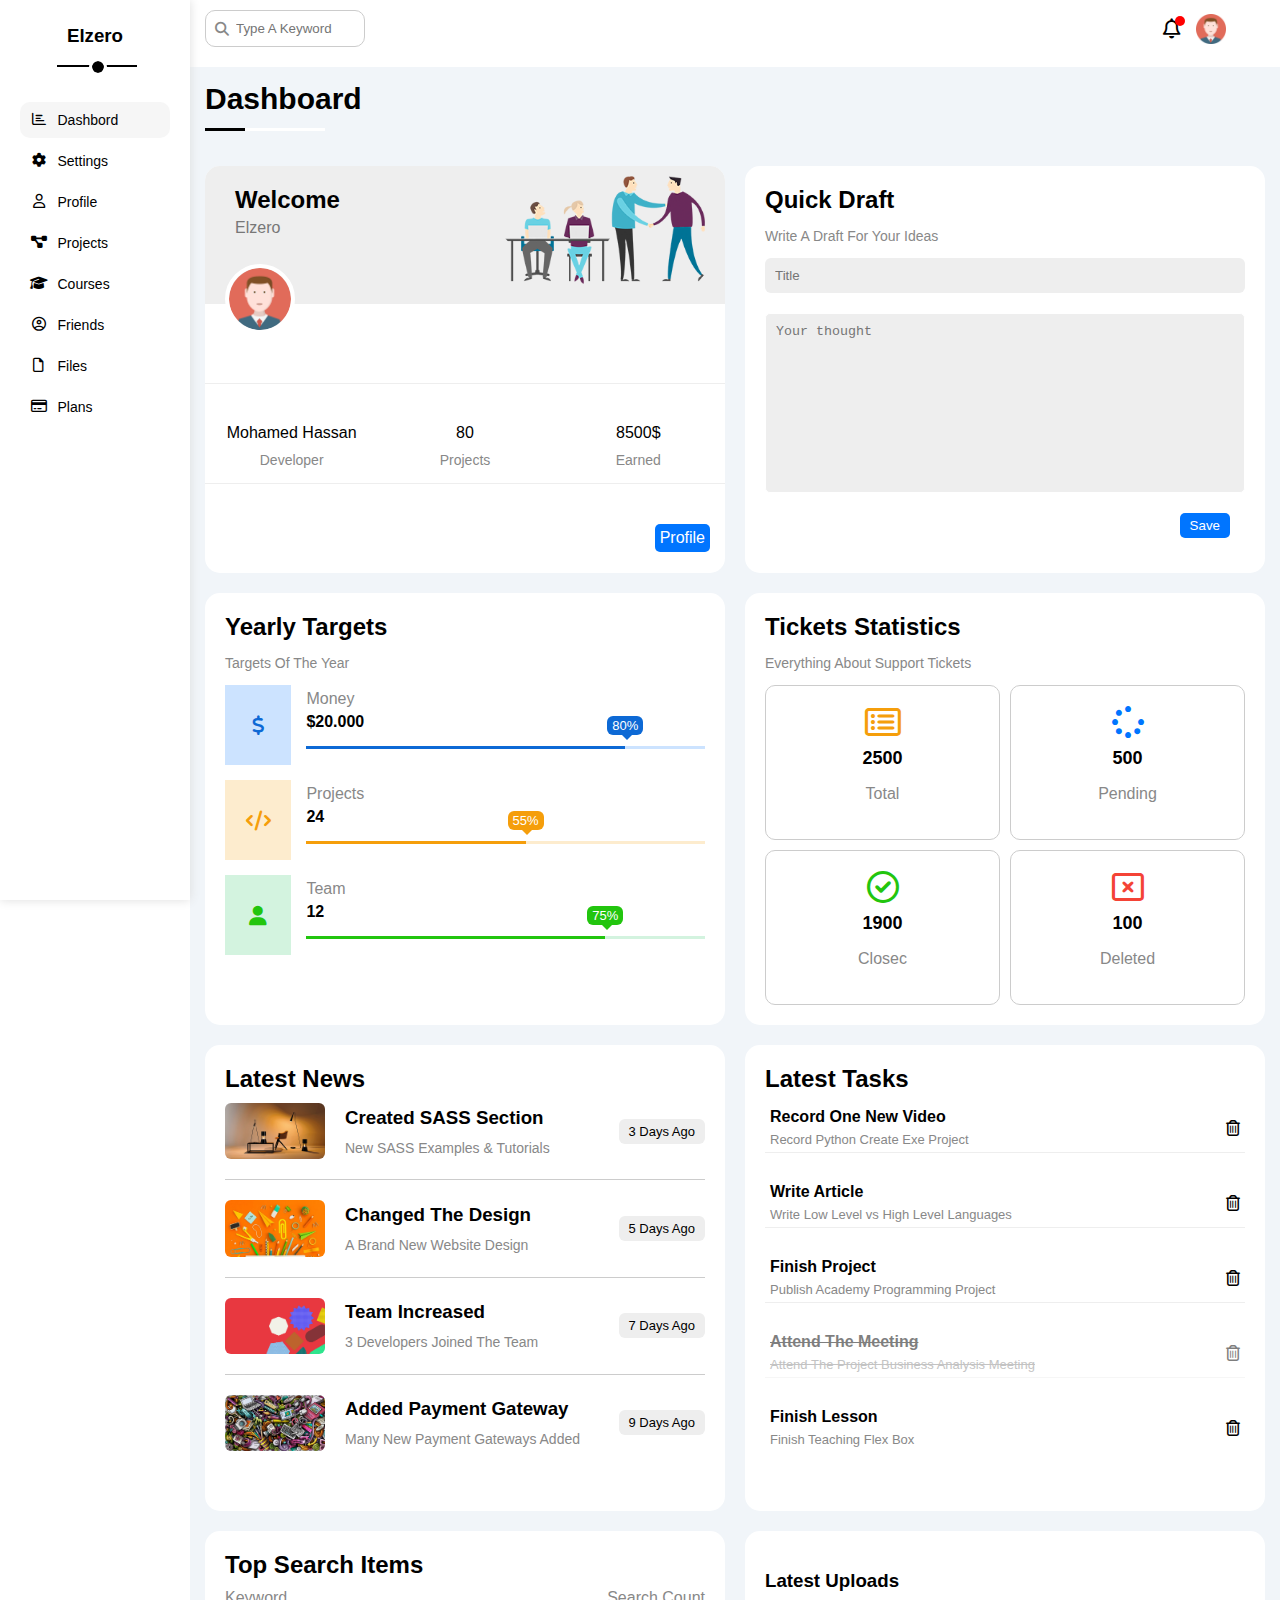
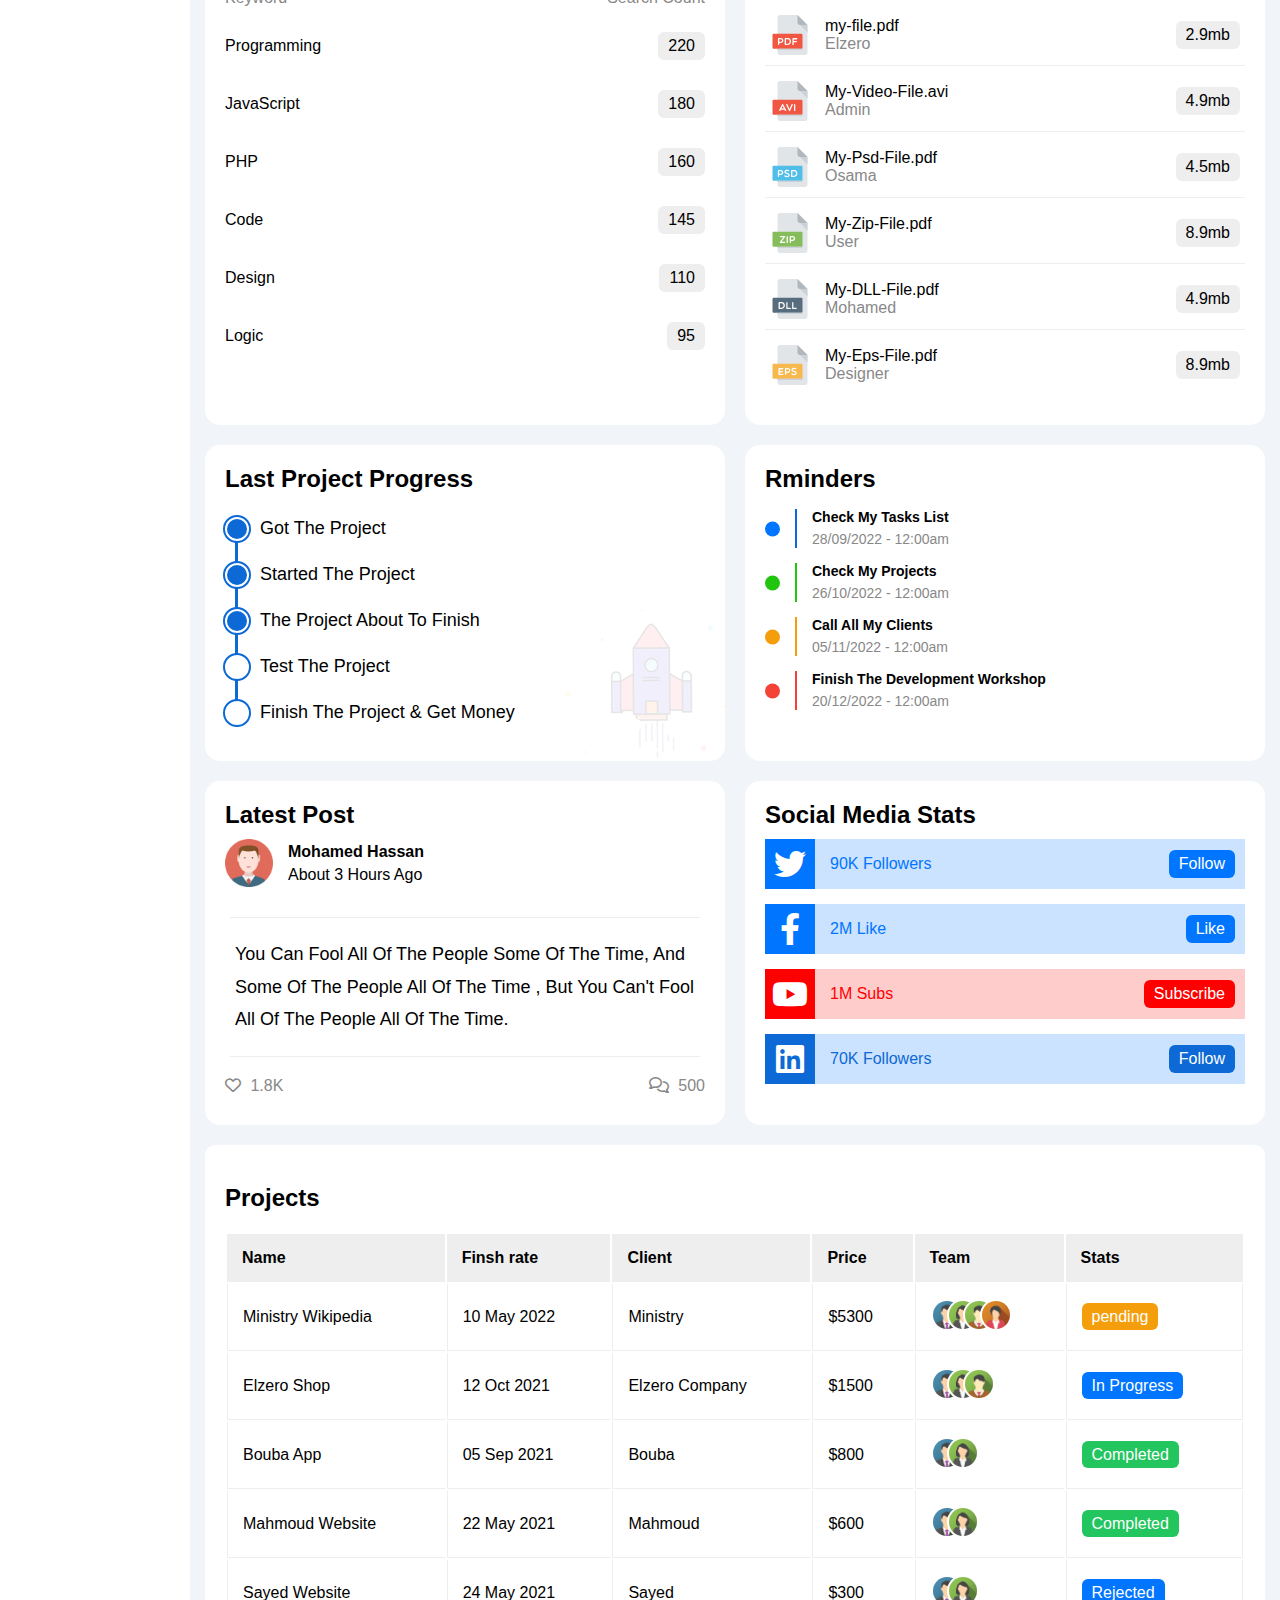
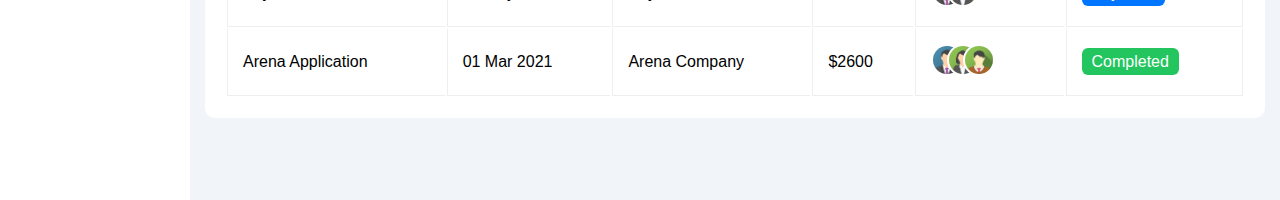
==== index.html @ d860a7bd "first commit" ====
<!DOCTYPE html>
<html lang="en">
<head>
    <meta charset="UTF-8">
    <meta http-equiv="X-UA-Compatible" content="IE=edge">
    <meta name="viewport" content="width=device-width, initial-scale=1.0">
    <title>Templet 4</title>
    <link rel="stylesheet" href="css/styel.css">
    <link rel="stylesheet" href="css/all.css">
    <link rel="stylesheet" href="css/all.min.css">
</head>
<body>
    <div class="main">
        <aside>
            <h3>Elzero</h3>
            <ul>
                <a href="index.html" class="active">
                    <i class="fa-regular fa-chart-bar fa-fw"></i>
                    <li>Dashbord</li>
                </a>
                <a href="settings.html">
                    <i class="fa-solid fa-gear fa-fw"></i>
                    <li>Settings</li>
                </a>
                <a href="profile.html">
                    <i class="fa-regular fa-user fa-fw"></i>
                    <li>Profile</li>
                </a>
                <a href="projects.html">
                    <i class="fa-solid fa-diagram-project fa-fw"></i>
                    <li>Projects</li>
                </a>
                <a href="courses.html">
                    <i class="fa-solid fa-graduation-cap fa-fw"></i>
                    <li>Courses</li>
                </a>
                <a href="friends.html">
                    <i class="fa-regular fa-circle-user fa-fw"></i>
                    <li>Friends</li>
                </a>
                <a href="files.html">
                    <i class="fa-regular fa-file fa-fw"></i>
                    <li>Files</li>
                </a>
                <a href="plans.html">
                    <i class="fa-regular fa-credit-card fa-fw"></i>
                    <li>Plans</li>
                </a>
            </ul>
        </aside>
        <section>
            <nav>
                <div>
                    <input type="search" placeholder="Type A Keyword">
                </div>
                <div>
                    <i class="fa-regular fa-bell fa-lg"></i>
                    <img src="Images/avatar.png" alt="">
                </div>
            </nav>
            <div class="content">
                <h1>Dashboard</h1>
                <div class="dashbord">
                    <div class="boxes">
                        <div class="welcome">
                            <div class="timg">
                                <div class="text">
                                    <h2>Welcome</h2>
                                    <p>Elzero</p>
                                </div>
                                <img src="Images/welcome.png" alt="">
                            </div>
                            <div class="imge">
                                <img src="Images/avatar.png" alt="">
                            </div>
                            <div class="description">
                                <div>Mohamed Hassan
                                    <span>Developer</span>
                                </div>
                                <div>80
                                    <span>Projects</span>
                                </div>
                                <div>8500$
                                    <span>Earned</span>
                                </div>
                            </div>
                            <a href="profile.html">Profile</a>
                        </div>
                        <div class="draft box">
                            <h2>Quick Draft</h2>
                            <p>Write A Draft For Your Ideas</p>
                            <input class="title" type="text" name="text" placeholder="Title">
                            <textarea placeholder="Your thought"></textarea>
                            <input class="save" type="submit" value="Save">
                        </div>
                        <div class="targets box">
                            <h2>Yearly Targets</h2>
                            <p>Targets Of The Year</p>
                            <div class="one">
                                <div class="iconblue">
                                    <i class="fa-solid fa-dollar-sign fa-lg c-blue"></i>
                                </div>
                                <div class="progs">
                                    <span>Money</span>
                                    <span>$20.000</span>
                                    <div class="line lblue">
                                        <span style="width:80%">
                                        <span >80%</span>
                                        </span>
                                    </div>
                                </div>
                            </div>
                            <div class="one">
                                <div class="iconorange">
                                    <i class="fa-solid fa-code fa-lg c-orange"></i>
                                </div>
                                <div class="progs">
                                    <span>Projects</span>
                                    <span>24</span>
                                    <div class="line lorange">
                                        <span style="width:55%">
                                        <span >55%</span>
                                        </span>
                                    </div>
                                </div>
                            </div>
                            <div class="one">
                                <div class="icongreen">
                                    <i class="fa-solid fa-user fa-lg c-green"></i>
                                </div>
                                <div class="progs">
                                    <span>Team</span>
                                    <span>12</span>
                                    <div class="line lgreen">
                                        <span style="width:75%">
                                        <span >75%</span>
                                        </span>
                                    </div>
                                </div>
                            </div>
                        </div>
                        <div class="statistics box">
                            <h2 >Tickets Statistics</h2  >
                            <p>Everything About Support Tickets</p>
                            <div class="gred">
                                <div>
                                    <i class="fa-regular fa-rectangle-list fa-2x mb-10 c-orange"></i>
                                    <span>2500</span>
                                    <p>Total</p>
                                </div>
                                <div>
                                    <i class="fa-solid fa-spinner fa-2x mb-10 c-blue"></i>
                                    <span>500</span>
                                    <p>Pending</p>
                                </div>
                                <div>
                                    <i class="fa-regular fa-circle-check fa-2x mb-10 c-green"></i>
                                    <span>1900</span>
                                    <p>Closec</p>
                                </div>
                                <div>
                                    <i class="fa-regular fa-rectangle-xmark fa-2x mb-10 c-red"></i>
                                    <span>100</span>
                                    <p>Deleted</p>
                                </div>
                            </div>
                        </div>
                        <div class="news box">
                            <h2>Latest News</h2>
                            <div>
                                <div>
                                    <img src="Images/news-01.png" alt="">
                                    <div class="infonews">
                                        <h3>Created SASS Section</h3>
                                        <p>New SASS Examples & Tutorials</p>
                                    </div>
                                </div>
                                <div>3 Days Ago</div>   
                            </div>
                            <div >
                                <div>
                                    <img src="Images/news-02.png" alt="">
                                    <div class="infonews">
                                        <h3>Changed The Design</h3>
                                        <p>A Brand New Website Design</p>
                                    </div>
                                </div>
                                 <div>5 Days Ago</div>   
                            </div>
                            <div >
                                <div>
                                    <img src="Images/news-03.png" alt="">
                                    <div class="infonews">
                                        <h3>Team Increased</h3>
                                        <p>3 Developers Joined The Team</p>
                                    </div>
                                </div>
                                 <div>7 Days Ago</div>   
                            </div>
                            <div >
                                <div>
                                    <img src="Images/news-04.png" alt="">
                                    <div class="infonews">
                                        <h3>Added Payment Gateway</h3>
                                        <p>Many New Payment Gateways Added</p>
                                    </div>
                                </div>
                                 <div>9 Days Ago</div>   
                            </div>
                        </div>
                        <div class="tasks box">
                            <h2>Latest Tasks</h2>
                            <div>
                                <div>
                                    <h3>Record One New Video</h3>
                                    <p>Record Python Create Exe Project</p>
                                </div>
                                <i class="fa-regular fa-trash-can delete"></i>
                            </div>
                            <div>
                                <div>
                                    <h3>Write Article</h3>
                                    <p>Write Low Level vs High Level Languages</p>
                                </div>
                                <i class="fa-regular fa-trash-can delete"></i>
                            </div>
                            <div>
                                <div>
                                    <h3>Finish Project</h3>
                                    <p>Publish Academy Programming Project</p>
                                </div>
                                <i class="fa-regular fa-trash-can delete"></i>
                            </div>
                            <div class="op">
                                <div>
                                    <h3><del>Attend The Meeting</del></h3>
                                    <p ><del>Attend The Project Business Analysis Meeting</del></p>
                                </div>
                                <i class="fa-regular fa-trash-can  delete"></i>
                            </div>
                            <div>
                                <div>
                                    <h3>Finish Lesson</h3>
                                    <p>Finish Teaching Flex Box</p>
                                </div>
                                <i class="fa-regular fa-trash-can delete"></i>
                            </div>
                        </div>
                        <div class="items box">
                            <h2>Top Search Items</h2>
                            <div class="main">
                                <div>Keyword</div>
                                <div>Search Count</div>
                            </div>
                            <div>
                                <span>Programming</span>
                                <span>220</span>
                            </div>
                            <div>
                                <span>JavaScript</span>
                                <span>180</span>
                            </div>
                            <div>
                                <span>PHP</span>
                                <span>160</span>
                            </div>
                            <div>
                                <span>Code</span>
                                <span>145</span>
                            </div>
                            <div>
                                <span>Design</span>
                                <span>110</span>
                            </div>
                            <div>
                                <span>Logic</span>
                                <span>95</span>
                            </div>
                        </div>
                        <div class="uploads box">
                            <h3>Latest Uploads</h3>
                            <div>
                                <div>
                                    <img decoding="async" class="mr-10" src="Images/pdf.svg" alt="">
                                    <div>
                                        <span>my-file.pdf</span>
                                        <span>Elzero</span>
                                    </div>
                                </div>
                                <div>2.9mb</div>
                            </div>
                            <div>
                                <div>
                                    <img decoding="async" class="mr-10" src="Images/avi.svg" alt="">
                                    <div>
                                        <span>My-Video-File.avi</span>
                                        <span>Admin</span>
                                    </div>
                                </div>
                                <div>4.9mb</div>
                            </div>
                            <div>
                                <div>
                                    <img decoding="async" class="mr-10" src="Images/psd.svg" alt="">
                                    <div>
                                        <span>My-Psd-File.pdf</span>
                                        <span>Osama</span>
                                    </div>
                                </div>
                                <div>4.5mb</div>
                            </div>
                            <div>
                                <div>
                                    <img decoding="async" class="mr-10" src="Images/zip.svg" alt="">
                                    <div>
                                        <span>My-Zip-File.pdf</span>
                                        <span>User</span>
                                    </div>
                                </div>
                                <div>8.9mb</div>
                            </div>
                            <div>
                                <div>
                                    <img decoding="async" class="mr-10" src="Images/dll.svg" alt="">
                                    <div>
                                        <span>My-DLL-File.pdf</span>
                                        <span>Mohamed</span>
                                    </div>
                                </div>
                                <div>4.9mb</div>
                            </div>
                            <div>
                                <div>
                                    <img decoding="async" class="mr-10" src="Images/eps.svg" alt="">
                                    <div>
                                        <span>My-Eps-File.pdf</span>
                                        <span>Designer</span>
                                    </div>
                                </div>
                                <div>8.9mb</div>
                            </div>
                        </div>
                        <div class="progress box">
                            <h2>Last Project Progress</h2>
                            <img src="Images/project.png" alt="">
                            <ul>
                                <li class="done">Got The Project</li>
                                <li class="done">Started The Project</li>
                                <li class="done">The Project About To Finish</li>
                                <li class="curnt">Test The Project</li>
                                <li class="Nothing">Finish The Project & Get Money</li>
                            </ul>
                        </div>
                        <div class="rminders box">
                            <h2>Rminders</h2>
                            <ul>
                                <li>
                                    <span class="bg-blue"></span>
                                    <div class="onee">
                                        <p>Check My Tasks List</p>
                                        <span>28/09/2022 - 12:00am</span>
                                    </div>
                                </li>
                                <li>
                                    <span class="bg-green"></span>
                                    <div class="tooo">
                                        <p>Check My Projects</p>
                                        <span>26/10/2022 - 12:00am</span>
                                    </div>
                                </li>
                                <li>
                                    <span class="bg-orange"></span>
                                    <div class="thrrr">
                                        <p>Call All My Clients</p>
                                        <span>05/11/2022 - 12:00am</span>
                                    </div>
                                </li>
                                <li>
                                    <span class="bg-red"></span>
                                    <div class="four">
                                        <p>Finish The Development Workshop</p>
                                        <span>20/12/2022 - 12:00am</span>
                                    </div>
                                </li>
                            </ul>
                        </div>
                        <div class="post box">
                            <h2>Latest Post</h2>
                            <div>
                                <img src="Images/avatar.png" alt="">
                                <div class="info">
                                    <span>
                                        Mohamed Hassan
                                    </span>
                                    <span>
                                        About 3 Hours Ago
                                    </span>
                                </div>
                            </div>
                            <div class="text">
                                You Can Fool All Of The People Some Of The Time, And Some Of The People All Of The Time
                                , But You Can't Fool All Of The People All Of The Time. 
                            </div>
                            <div>
                                <div>
                                    <i class="fa-regular fa-heart"></i>
                                    <span>1.8K</span>
                                </div>
                                <div>
                                    <i class="fa-regular fa-comments"></i>
                                    <span>500</span>
                                </div>
                            </div>
                        </div>
                        <div class="stats box">
                            <h2>Social Media Stats</h2>
                            <div>
                                <i class="fa-brands fa-twitter fa-2x"></i>
                                <span>90K Followers</span>
                                <a href="#">Follow</a>
                            </div>
                            <div>
                                <i class="fa-brands fa-facebook-f fa-2x"></i>
                                <span>2M Like</span>
                                <a href="#">Like</a>
                            </div>
                            <div class="tube">
                                <i class="fa-brands fa-youtube fa-2x"></i>
                                <span>1M Subs</span>
                                <a href="#">Subscribe</a>
                            </div>
                            <div>
                                <i class="fa-brands fa-linkedin fa-2x"></i>
                                <span>70K Followers</span>
                                <a href="#">Follow</a>
                            </div>
                        </div>
                    </div>
                    <div class="projects ">
                        <h2>Projects</h2>
                       <div class="restable">
                        <table>
                            <thead>
                                <tr>
                                    <td>Name</td>
                                    <td>Finsh rate</td>
                                    <td>Client</td>
                                    <td>Price</td>
                                    <td>Team</td>
                                    <td>Stats</td>
                                </tr>
                            </thead>
                            <tbody>
                                <tr>
                                    <td>Ministry Wikipedia</td>
                                    <td>10 May 2022</td>
                                    <td>Ministry</td>
                                    <td>$5300</td>
                                    <td>
                                        <img src="Images/team-01.png" alt="">
                                        <img src="Images/team-02.png" alt="">
                                        <img src="Images/team-03.png" alt="">
                                        <img src="Images/team-04.png" alt="">
                                    </td>
                                    <td><span>pending</span></td>
                                </tr>
                                <tr>
                                    <td>Elzero Shop</td>
                                    <td>12 Oct 2021</td>
                                    <td>Elzero Company</td>
                                    <td>$1500</td>
                                    <td>
                                        <img src="Images/team-01.png" alt="">
                                        <img src="Images/team-02.png" alt="">
                                        <img src="Images/team-03.png" alt="">
                                    </td>
                                    <td><span>In Progress</span></td>
                                </tr>
                                <tr>
                                    <td>Bouba App</td>
                                    <td>05 Sep 2021</td>
                                    <td>Bouba</td>
                                    <td>$800</td>
                                    <td>
                                        <img src="Images/team-01.png" alt="">
                                        <img src="Images/team-02.png" alt="">
                                    </td>
                                    <td><span>Completed</span></td>
                                </tr>
                                <tr>
                                    <td>Mahmoud Website</td>
                                    <td>22 May 2021</td>
                                    <td>Mahmoud</td>
                                    <td>$600</td>
                                    <td>
                                        <img src="Images/team-01.png" alt="">
                                        <img src="Images/team-02.png" alt="">
                                    </td>
                                    <td><span>Completed</span></td>
                                </tr>
                                <tr>
                                    <td>Sayed Website</td>
                                    <td>24 May 2021</td>
                                    <td>Sayed</td>
                                    <td>$300</td>
                                    <td>
                                        <img src="Images/team-01.png" alt="">
                                        <img src="Images/team-02.png" alt="">
                                    </td>
                                    <td><span>Rejected</span></td>
                                </tr>
                                <tr>
                                    <td>Arena Application</td>
                                    <td>01 Mar 2021</td>
                                    <td>Arena Company</td>
                                    <td>$2600</td>
                                    <td>
                                        <img src="Images/team-01.png" alt="">
                                        <img src="Images/team-02.png" alt="">
                                        <img src="Images/team-03.png" alt="">
                                    </td>
                                    <td><span>Completed</span></td>
                                </tr>
                            </tbody>
                        </table>
                       </div>
                    </div>
                </div>
            </div>
        </section>
    </div>
</body>
</html>
---- css/styel.css ----
:root{
    --blue-color:#0075ff;
    --blue-alt-color:#0d69d5;
    --orange-color:#f59e0b;
    --green-color:#22c50e;
    --red-color:#f44336;
    --gray-color:#888;

}
::-webkit-scrollbar{
    width: 15px;
}
::-webkit-scrollbar-track{
    background-color: #fff;
}
::-webkit-scrollbar-thumb{
    background-color: var(--blue-color);
}
::-webkit-scrollbar-thumb:hover{
    background-color: var(--blue-alt-color);
}
/* Start aside */
aside{
    background-color: #fff;
    box-shadow: 0 0 10px #ddd;
    height: 100vh;
    z-index: 10;  
    padding: 20px;
}
aside>h3{
    width: fit-content;
    margin: 5px auto 35px;
    position: relative;
    padding-bottom: 20px;
}
aside>h3::before{
    position: absolute;
    content: " ";
    width: 80px;
    height: 2px;
    background-color: #000;
    bottom: 0;
    left: -10px;
    
}
aside>h3::after{
    position: absolute;
    content: " ";
    width: 12px;
    height: 12px;
    border-radius: 50%;
    background-color: #000;
    bottom: 0;
    left: 25px;
    outline: 3px solid #fff;
    transform: translateY(50%);
}
 ul{
    padding:0;
    margin-top: 16px;
    list-style: none;
    }
    .active{
        background-color:#f6f6f6;
        border-radius:10px ;
    }
    ul a{
        display: flex;
        margin-bottom: 5px;
        padding: 10px;
        color: #000;
        width: 150px;
        font-size: 14px;
        text-align: center;
        transition: 0.3s;
    }
    ul a:hover{
        background-color: #f6f6f6;
        border-radius: 10px;
        transition: 0.3s;
    }
    ul a i{
        margin-right: 10px;
    }    

/* End aside */
.main{
    display: flex;
    width: 100%;
}

body{
    padding: 0;
    margin: 0;
    font-family: "Open Sans", sans-serif; 
}
*{
    box-sizing: border-box;
}
a{
    text-decoration: none;
}

/* Start section */
section{
    width: 100%;
}
nav{
    display: flex;
    justify-content: space-between;
    padding: 10px 10px 0px;
    align-items: center;
    width: 96%;
    max-width: 100%;
}
nav input{
    border-radius: 10px;
    border: solid 1px #ccc;
    width: 160px; 
    padding: 10px 10px 10px 30px;
    margin-left: 5px;   
    transition: 0.3s;
    display: block;
}
nav>div:first-child{
    position: relative;
}
nav>div:first-child:after{
    font-family: "Font Awesome 5 Free";
    content: "\f002";
    font-weight: 900;
    position: absolute;
    left: 15px;
    top: 50%;
    color: var(--gray-color);
    font-size: 14px;
    transform: translateY(-50%)
}
nav input:focus{
    outline: none;
    width: 200px;
    transition: 0.3s all
}
nav input:focus::placeholder{
    opacity: 0;
    transition: 0.3s
}

nav >div{
    display: flex;
    justify-content: center;
    align-items: center
}
nav img{
    width: 30px;
    margin-left: 15px
}
nav i{
    position: relative
}
nav i::after{
position: absolute;
content: "";
top: -12px;
right: -4px;
width: 10px;
height: 10px;
border-radius: 50%;
background-color: red
}
.content{
    width: 100%;
    height: 100%;
    background-color: #f1f5f9
}
/* End section */
/* Start Dashbord */
.dashbord{
    padding:15px
}
.boxes{
    display: grid;
    grid-template-columns: repeat(auto-fill,minmax(450px,1fr));
    gap: 20px
}
h1{
    position: relative;
    font-size: 30px;
       padding: 15px;
    width: fit-content
}
h1::after,
h1::before{
    position: absolute;
    content:"";
    height: 3px;
    bottom: 0;
    left: 0;
    margin-left: 15px;
}
h1::before{
    width: 120px;
    background-color: #fff;
}
h1::after{
    background-color: #000;
    width: 40px;
}
/* Welcome */
.box{
    border-radius: 15px;
    background-color: #fff;
    max-width: 100%;
    padding: 20px;
    overflow: hidden;
}
.welcome{
    border-radius: 15px;
    background-color: #fff;
    max-width: 100%;   
}
.welcome .timg{
    display: flex;
    justify-content: space-between;
    padding: 10px 20px 20px ;
    border-top-left-radius: 15px;
    border-top-right-radius: 15px;
    background-color: #eee;
}
.timg .text{
    padding:10px
}
.timg .text h2{
    margin: 0 0 5px ;
}
.timg .text p{
    margin: 0;
    color: #777;
}
.timg img{
    width: 200px;
}
.welcome>.imge{
    width: 100%;
    height: 80px;
    border-bottom: #eee solid 1px;
    position: relative;
}
.welcome>.imge>img{
width: 70px;
position: absolute;
border: 4px solid #fff;
border-radius: 50%;
left: 20px;
top: -40px;
}
.description{
    display: flex;
    justify-content: space-around;
    margin: 40px auto;
    padding: 0 0 15px ;
    border-bottom: solid 1px #eee;
}
.description div{
 text-align: center;
 flex: 1; 
}
.description div span{
    display: block;
    font-size: 14px;
    margin-top: 10px;
    color: var(--gray-color);
}
.welcome a{
    color: #fff;
    background-color: var(--blue-color);
    padding: 5px;
    display: block;
    width: max-content;
    border-radius: 5px;
    margin:0 15px 15px auto;
}
.welcome a:hover{
    background-color: var(--blue-alt-color);
}

/* Quick Draft */

.draft p{
color: var(--gray-color)
}
.draft .title{
    display: block;
    background-color: #eee;
    border: none;
    margin-bottom: 20px;
    width: 100%;
    border-radius: 6px;
    padding: 10px 0 10px 10px
}
input:focus{
    outline: none
}
textarea{
    display: block;
    background-color: #eee;
    outline: none;
    border: solid 1px #fff;
    width: 100%;
    resize: none;
    min-height: 180px;
    border-radius: 5px;
    margin: 20px auto;
    padding: 10px 0 10px 10px 
}
.draft .save{
    color: #fff;
    padding: 5px 10px;
    border-radius: 5px;
    margin: 0 15px 15px auto;
    border: none;
    display: block;
    transition: 0.3s;
    background-color: var(--blue-color);
    cursor: pointer;
    width: fit-content
}
.draft .save:hover{
    transition: 0.3s;
    background-color: var(--blue-alt-color)
}

/* targets */

.targets p{
    color: var(--gray-color);
}

.targets .one{
    display: flex;
    margin-bottom: 15px;
    width: 100%;
}
.targets .one>div:first-child{
    width: 80px;
    height: 80px;
    text-align: center;
    display: flex;
    justify-content: center;
    align-items: center;
    margin-right: 15px;
}
.iconblue{
    background-color: #cce3ff;
}
.iconblue i{
    color: var(--blue-alt-color);
}
.lblue{
    background-color: #cce3ff;
}
.lblue span{
    background-color: var(--blue-alt-color);
}
.lblue span span{
    background-color: var(--blue-alt-color);
}
.lblue span span::after{
    border-color:  var(--blue-alt-color) transparent transparent transparent;
}
.iconorange{
    background-color:#fdecce
}
.iconorange i{
    color: var(--orange-color);
}
.lorange{
    background-color: #fdecce;
}
.lorange span{
    background-color: var(--orange-color);
}
.lorange span span{
    background-color: var(--orange-color);
}
.lorange span span::after{
    border-color:  var(--orange-color) transparent transparent transparent;

}
.icongreen{
    background-color: #d3f3df
}
.icongreen i{
    color: var(--green-color)
}
.lgreen{
    background-color: #d3f3df
}
.lgreen span{
    background-color: var(--green-color);
}
.lgreen span span{
    background-color: var(--green-color)
}
.lgreen span span::after{
    border-color:  var(--green-color) transparent transparent transparent;

}
.targets .one>div:last-child{
    width: 100%;
}
.targets .one i{
    text-align: center;
    align-items: start;
}
.progs>span:first-of-type{
    color: var(--gray-color);
    display: block;
    margin-top: 5px;
    margin-bottom: 5px;
}
.progs>span:last-of-type{
    margin-bottom: 15px;
    display: block;
    font-weight: bold;
}
.targets .line{
    width: 100%;
    height: 3px;
}
.targets .line>span{
    height: 100%;
    position: relative;
    display: block;
}
.targets .line span span{
    color: #fff;
    padding: 2px 5px;
    position: absolute;
    font-size: 13px;
    top: -30px;
    right: -18px;
    border-radius: 6px;
}
.targets .line span span::after{
    position: absolute;
    content: "";
    left: 40%;
    bottom: -10px ;
    border-width: 5px;
    border-style: solid;
}
.orang i{
    color: var(--orange-color) !important;
}

/* Tickets Statistics */

.statistics>p{
    color: var(--gray-color);
}
.statistics .gred{
    display: grid;
    align-items: center;
    gap: 10px;
    grid-template-columns: repeat(auto-fill,minmax( 40%,1fr));
}
.statistics .gred div{
    display: flex;
    border: 1px solid #ccc;
    border-radius: 10px;
    padding: 20px;
    flex-direction: column;
    align-items: center;
}
.statistics .gred div p{
    color: var(--gray-color);
}
.statistics .gred div span{
    font-weight: bold;
    font-size: 18px;
}
.statistics .gred div i{
    margin-bottom: 10px;
}
.c-orange{
    color: var(--orange-color);
}
.c-blue{
    color: var(--blue-color);
}
.c-green{
    color: var(--green-color);
}
.c-red{
    color: var(--red-color);
}
.c-grey{
    color: var(--gray-color);
}
.bg-red{
    background-color: var(--red-color);
}
.bg-orange{
    background-color: var(--orange-color);
}
.bg-blue{
    background-color: var(--blue-color);
}
.bg-green{
    background-color: var(--green-color);

}
/* News */

.news>div{
    display: flex;
    justify-content: space-between;
    align-items: center;
    border-bottom: solid 1px #ccc;
    margin-bottom: 20px;
    padding-bottom: 20px;
    
} 
.news>div>div{
    display: flex;
    justify-content: space-between;
    align-items: center;
}
.news>div>div h3{
    margin: 0 0 6px;
    font: 16px;
}
.news>div>div p{
    color: var(--gray-color);
    margin: 0;
    font-size: 14px;
    padding-top: 5px;
}
.news>div>div:last-of-type{
    font-size: 13px;
    padding: 5px 10px; 
    width: fit-content;
    border-radius: 6px;
    background-color: #eee;
} 
.news>div:last-of-type{
    border-bottom: none !important;
}
.news div img {
    width: 100px;
    margin-right: 20px;
    border-radius: 6px;
}
.news div .infonews{
    display: flex;
    flex-direction: column;
}

/* Latest Tasks  */

.tasks>div{
    display: flex;
    margin-bottom: 25px;
    align-items: center;
    padding: 5px;
    justify-content: space-between  
}
.tasks>div:not(:last-child){
    border-bottom: solid 1px #eee;
}
.tasks h3{
    margin: 0 0 6px;
    font-size: 16px;
}
.tasks p{
    margin: 0;
    font-size: 13px;
    color: var(--gray-color);
}
.tasks .op{
opacity: 0.5;
}

/* Top Search Items */

.items .main{
    margin: 0 0 10px;
    padding: 0;
}
.items .main div{
    color: var(--gray-color);
}
.items>div{
    display: flex;
    justify-content: space-between;
    align-items: center;
    padding: 15px 0;
}
.items div>span:last-child{
    background-color: #eee;
    padding: 5px 10px;
    border-radius: 6px;

}

/* Latest Uploads */

.uploads>div{
    display: flex;
    justify-content: space-between;
    align-items: center;    
    border-bottom: 1px solid #eee;
    margin-bottom: 10px;
    padding: 5px 5px 10px ;
}
.uploads>div>div{
    display: flex;
    justify-content: space-between;
    align-items: center;
}
.uploads>div>div:last-child{
    background-color: #eee;
    padding: 5px 10px;
    border-radius: 6px;
}
.uploads>div:last-child{
    border: none !important
}
.uploads span{
    display: block;
}
.uploads span:last-child{
    color: var(--gray-color);
}
.uploads img{
    width: 40px;
    margin-right: 15px;
}

/* Last Project Progress */

.progress{position: relative}
.progress img{
    position: absolute;
    content: "";
    right:0 ;
    width: 160px;
    opacity: 0.1;
    bottom: 0;
}
.progress ul{
    position: relative;
    margin-left: 10px;
}
.progress ul::after{
    position: absolute;
    content: "";
    background-color: var(--blue-alt-color);
    width: 3px;
    height: 90%;
    left: 0;
    top: 0;
}
.progress ul li{
    margin-top: 25px;
    display: flex;
    align-items: center;
    padding-left: 25px;
    font-size: 18px;
}
.progress ul li::before{
    position: absolute;
    content: '';
    width: 20px;
    height: 20px;
    display: block;
    border-radius: 50%;
    background-color: #fff;
    border: 2px solid #fff;
    outline: var(--blue-alt-color) 2px solid;
    left: -10px;
    z-index: 1;
}
.progress ul li.done::before{
background-color: var(--blue-alt-color);
}
.progress ul li.curnt::before{
    animation: flashing 0.8s infinite alternate;
}

/* Rminders */

.rminders ul li{
    display: flex;
    align-items: center;
}
.rminders ul li>span{
width: 15px;
height: 15px;
margin-right: 15px;
transform: translateY(-50%);
border-radius: 50%;
display: block
}

.rminders ul li>div.onee{
    border-left: solid 2px var(--blue-alt-color);
}
.rminders ul li>div.tooo {
    border-left: solid 2px var(--green-color);
}
.rminders ul li div.thrrr {
border-left: solid 2px var(--orange-color);

}
.rminders ul li>div.four{
    border-left: solid 2px var(--red-color);
}
.rminders ul li div{
    padding-left: 15px;
    margin-bottom: 15px;
}

.rminders ul li p{
    margin: 0 0 5px;
    font-weight: bold;
    font-size: 14px;
    flex: 1;
}
.rminders ul li div span{
    margin: 0;
    font-size: 14px;
    color: #888888;
}
/* Latest Post */

.post img{
    margin-right: 15px;
    width: 48px;
}
.post>div{
    padding-bottom: 10px;
    align-items: center;
    display: flex;
}
.post .text{
    border-bottom: solid 1px #eee ;
    border-top: solid 1px #eee ;
    line-height: 1.8;
    margin: 20px 5px;
    padding: 20px 5px;
    font-size: 18px;
    /* min-height: 140px; */
}
.post>div:last-child{
    color: #888;
    justify-content: space-between;
}
.post i{
    margin-right: 5px;
}

.post>div span:first-child{
    font-weight: bold;
    display: block;
    margin-bottom: 5px;
}

/* Social Media Stats */
.stats div{
    display: flex;
    align-items: center;
    background-color: #cce3ff;
    margin-bottom: 15px;
    padding: 0 10px 0 0 ;
    justify-content: space-between;
}
.stats div.tube{
    background-color: #ffcccc;
}
.stats div i{
background-color: var(--blue-color);
color: #fff;
display: flex;
justify-content: center;
align-items: center;
width: 50px;
transition: 0.3s;
height: 50px;
} 
.stats div i:hover{
    transition: 0.3s;
    transform: rotate(10deg);
}
.stats div span{
    flex: 1;
    padding-left: 15px;
    color: var(--blue-color);
} 
.stats div a{
    padding: 5px 10px;
    border-radius: 6px;
    background-color: var(--blue-color);
    color: #fff;
} 
.tube i{
    background-color: red !important;
}
.tube span{
    color: red !important;
}
.tube a{
    background-color: red !important;
}
.stats>div:last-child i{
    background-color: var(--blue-alt-color) !important;
}
.stats>div:last-child span{
    color: var(--blue-alt-color)!important;
}
.stats>div:last-child a{
    background-color: var(--blue-alt-color) !important;
}

/* Projects */
.projects{
    background-color: #fff;
    padding: 20px;
    display: grid;
    border-radius: 10px;
    margin-top  : 20px;    
}
.restable{
    overflow-x: auto;
}
.projects table{
    min-width: 1000px   ;
    width: 100%;
    text-align: start;
}
thead td{
    padding: 15px;
    text-align: start;
    font-weight: bold;
    background-color: #eee;
}
.projects table td{
    padding: 15px;
}
.projects table tbody tr td:last-child{
    border-right: #eee 1px solid;
}
.projects tbody td{
    border-bottom: solid 1px #eee;
    border-left: solid 1px #eee;

}
.projects table img{
    width: 32px;
    height: 32px;
    padding: 2px;
    background-color: #fff;
    border-radius: 50%;
}

.projects table img:not(:first-child){
margin-left: -20px;
}
.projects tbody tr span{
    padding: 5px 10px;
    color: #fff;
    border-radius: 6px;
}
.projects tbody tr:first-child span{
    background-color: #f59e0b;
}
.projects tbody tr:nth-child(2) span{
    background-color: #0075ff;
}
.projects tbody tr:nth-child(5) span{
    background-color: #0075ff;
}
.projects tbody tr:nth-child(3) span,
.projects tbody tr:nth-child(4) span,
.projects tbody tr:last-child span{
    background-color: #22c55e;
}
/* End Dashbord */

.box h2{
    margin: 0 0 10px  ;
}

/* Start Settings */
.setting{
    padding: 15px;
}

/* Controll */

.controll p{
    color: #888;
    margin: 0 0 10px 0 ;
}
.controll span{
    display: block;
    margin-bottom:5px;
}
.controll >div{
    display: flex;
    justify-content: space-between;
    align-items: center;
    font-size: 14px;
    margin:  15px 0  ;
}
.controll textarea{
    resize: none;
    border: solid 1px #ccc;
    border-radius: 6px;
    background-color: transparent;
    min-height: 140px;
    width: 100%;
}

.togoal{
    -webkit-appearance: none;
    appearance: none;
    display: none;
}

.toggledev{
    position: relative;
    width: 78px;
    height: 32px;
    background-color: #aaa;
    cursor: pointer;
    border-radius: 16px;
}
.toggledev::after{
    position: absolute;
    font-family: "Font Awesome 5 Free";
    content: "\f00d";
    background-color: #fff;
    width: 24px;
    height: 24px;
    top: 4px;
    transition: 0.3s;
    left: 4px;
    display: flex;
    justify-content: center;
    align-items: center;
    color: #aaa;
    border-radius: 50%;
    font-weight: 900;
}
.togoal:checked + .toggledev{
    background-color: var(--blue-alt-color);
}
.togoal:checked + .toggledev::after{
    content: "\f00c";
    left: 50px;
    color: var(--blue-alt-color);
}

/* General Info */
.general p{
    color: #888;
    font-size: 15px;
}
.general form label{
    display: block;
    font-size: 13px;
    color: #888;
    margin: 20px 0 10px;
}
.general form >input{
    border: 1px solid #eee;
    border-radius: 6px;
    width: 100%;
    padding: 10px 0 10px 10px;
}
form>div{
    display: flex;
    justify-content: space-between;
    align-items: center;
}
form>div a{
    margin-left: 10px;
    color: var(--blue-color);
    cursor: pointer;
}
form>div input:disabled{
    color: #bbb;
    background-color: #f0f4f8;
}
form>div input{
    margin-left: 10px;
    color: var(--blue-color);
    cursor: not-allowed;
    background-color: #f0f4f8;
    color: #bbb;
    border: 1px solid #eee;
    width: 100%;
    border-radius: 6px;
    padding: 10px;
}
.general form input::placeholder{
font-size: 14px;
}

/* Security Info */

.security>div{
    display:flex;
    justify-content: space-between;
    align-items: center;
    border-bottom: 1px solid #eee;
    margin-bottom: 15px;
    padding: 10px 1px;
}
.security>div:last-child{
    margin-bottom: 0;
    border-bottom: none;
}
.security>div:last-child a{
    background-color: #eee;
    color: #000;
}
.security div span{
    margin: 0 0 5px;
    display: block;
    font-size: 14px;
}
.security div p{
    color: #888;
    font-size: 13px;
    margin: 0 0 5px;
}
.security div a{
    padding: 5px 10px;
    border-radius: 6px;
    background-color: #0075ff;
    color: #fff;
}

/* Social Media Information */

.sosial>div{
    display: flex;
    margin-bottom: 15px;
    width: 100%;
    height: 35px;
    align-items: center;
}
.sosial>div:last-child{
    margin-bottom: 0;
}
.sosial>div i{
    width: 50px;
    height: 100%;
    border-radius: 6px 0 0 6px;
    border: solid 1px #ddd;
    display: flex;
    border-right: none;
    margin: 0;
    padding: 0;
    justify-content: center;
    align-items: center;
    background-color: #f6f6f6;
    color: #888;
}
.sosial>div input{
    width: 100%;
    border-radius: 0 6px 6px 0;
    height: 100%;
    padding: 5px 10px;
    border: solid 1px #ddd;
    background-color: #f6f6f6;
}
.sosial>div input::placeholder{
    font-size: 12px;
}
.sosial>div:focus-within i{
    color: #000;
    transition: 0.3s;
}
.box>p{
    color: #888;
    font-size: 14px;
}

/* widgets Control */

.widget>div{
    display: flex;
    align-items: center;
    margin: 0 0 20px 5px;
}
.widget>div label{
    cursor: pointer;
    font-size: 14px;
   padding-left: 30px;
   position: relative;
}
.widget input{
    -webkit-appearance: none;
    appearance: none;
}
.widget>div label::after{
    content: "";
    position: absolute;
    width: 18px;
    height: 18px;
    border: solid 2px #000;
    border-radius:3px;
    left: 0
}

.widget>div label:hover::after{
    border: solid 2px var(--blue-alt-color);
}
.widget>div label::before{
    position: absolute;
    content: "\f00c";
    font-family: "Font Awesome 5 Free";
    font-weight: 900;
    width: 18px;
    height: 18px;
    left: 0;
    display: flex;
    justify-content: center;
    align-items: center;
    background-color: var(--blue-alt-color);
    color: #fff;
    z-index: 1;
    border: 2px solid var(--blue-alt-color);
    border-radius: 3px;
    transform: scale(0) rotate(360deg);
    transition: 0.3s;
}
.widget input[type="checkbox"]:checked+label::before{
    transform: scale(1);
    transition: 0.3s;
}
.widget input[type="checkbox"]:checked+label::after{
    background-color: var(--blue-alt-color);
    border: solid 2px var(--blue-alt-color);
}

/* Backup Manager */

.backup div{
    margin-bottom: 20px;
}
.backup>div>label{
    position: relative;
    padding-left: 30px;
    cursor: pointer;
}
.backup input{
    -webkit-appearance:none;
    appearance: none   
}
.backup>div>label::before{
    content: "";
    position: absolute;
    width: 18px;
    height: 18px;
    border: solid 2px var(--gray-color);
    left: 0;
    border-radius: 50%;
}
.backup>div>label::after{
    content: "";
    width: 12px;
    height: 12px;
    border-radius: 50%;
    background-color: var(--blue-alt-color);
    left: 5px;
    top: 5px;
    position: absolute;
    transition: 0.3s;
    transform: scale(0);
}
.backup input:checked + label::after{
    transition: 0.3s;
    transform: scale(1);
}
.backup input:hover + label::before{
    transition: 0.3s;
    border: solid 2px var(--blue-alt-color);
}

.backup .servers{
    display: flex;
    align-items: center;
    border-top: solid 2px #ddd;
    padding-top: 20px ;
    position: relative;
    width: 100%;
    justify-content: space-between;
}
.backup .servers div{
    text-align: center;
    width: 100%;
    border: solid 1px #888;
    border-radius: 6px;
    padding: 0;
    padding:10px 0
    
}

.backup .servers div label{
    cursor: pointer;
    width: 100%;
}
.backup .servers div label i{
    display: block;
    margin-bottom: 10px;
}
.servers>input[type="radio"]:checked + div{
    border:solid 1px var(--blue-alt-color);
}
.servers>input:checked+div label{
    color: var(--blue-alt-color);
}

/* End Settings */
/* Start Profile */
.profile-page{
    display: grid;
    grid-template-columns: repeat(auto-fill,minmax(1fr));
    margin: 20px;
}
.profile{
    border-radius: 15px;
    background-color: #fff;
    align-items: center;
    display: flex;
    overflow: hidden;
    padding: 0;
}
.profile .infoimg{
    border-right: solid 1px #ddd;
    padding: 20px;
    width: 300px;
    max-width: 100%;
    margin: auto;
}
.profile .infoimg img{
    width: 120px;
    margin: 5px auto;
    display: block;
}
.profile .infoimg h3{
    width: max-content;
    font-size: 16px;
    margin: 10px auto;
    font-weight: bold;
}
.profile .infoimg p{
    color: #888;
    text-align: center;

}
.profile .infoimg .reat+p{
    font-size: 14px;

}
.profile .infoimg .design{
    width: 70%;
    height: 6px;
    background-color: #eee;
    margin: 20px auto;
    border-radius: 6px;

}
.profile .infoimg .design span{
    width: 75%;
    border-radius: 6px;
    height: 100%;
    display: block;
    background-color: var(--blue-alt-color);

}
.profile .infoimg .reat{
    text-align: center;
}
.profile .infoimg .reat i{
    font-size: 12px;

}
.profile .information{
    width: 100%;

}

.profile .information h4{
color: #888;
margin: 0 0 10px;
width: 100%;
font-weight: normal;
}
.profile .personal-info{
    display: flex;
    font-size: 14px;
width: 100%;
padding: 20px;
flex-wrap: wrap;
justify-content: space-between;
align-items: center;
}
.profile .personal-info>div{
    min-width: 250px;
    padding: 10px 5px;
}
.profile .personal-info:not(:last-child){
    border-bottom: solid 1px #ddd;
}
.profile .personal-info:hover{
    background-color: #f9f9f9;
}
.profile .personal-info span:first-of-type{
    color: #888;
}
.profile .information .toggledev{
    height: 20px;    
}
.profile .information .toggledev::after{
    height: 15px;
    width: 15px;
    top: 2.5px;
    left: 2px;
    font-size: 12px;
}
.profile .information input:checked +.toggledev::after{
    left: 60px;
}

/* Skills and activites */

.skills-activites{
    display: flex;
    /* align-items: center; */
    margin: 20px;
    gap: 20px;
}
    /* skills */
.skills{
    background-color: #fff;
    border-radius: 10px;
    padding: 20px;
    max-width: 100%;
    min-width: 225px;
    flex-grow: 1;
}
.skills-activites h2{
    margin: 0 0 10px;
}
.skills-activites p{
    color: var(--gray-color);
    margin: 0 0 20px;
    font-size: 14px;
}
.skills ul li{
    padding: 15px 0 ;
}
.skills ul li:not(:last-child){
    border-bottom: solid 1px #ddd;
}
.skills ul li span{
    background-color: #eee;
    padding:5px 10px;
    border-radius: 6px;
    font-size: 13px;
    margin-right: 3px;
}

    /* activites */

.activites{
    background-color: #fff;
    border-radius: 10px;
    padding: 20px;
    flex-grow: 2;
}
.activites img{
    width: 50px;
}
.activites>div{
    display: flex;
    justify-content: space-between;
    align-items: center;
    padding-bottom: 20px;
    margin-bottom: 20px;
}
.activites>div:not(:last-child){
    border-bottom: solid 1px #ddd;
}
.activites .info{
    flex: 1;
    margin-left: 10px;
}
.activites span:last-of-type{
    font-size: 14px;
    display: block;
    color: var(--gray-color);
}
.activites .date span{
    text-align: right;
}
.activites span:first-of-type{
    font-size: 14px;
    display: block;
    margin-bottom: 5px;
}

/* End Profile */
/* Start Project */

.projcts{
    margin: 20px;
    display: grid;
    grid-template-columns: repeat(auto-fill,minmax(450px,1fr));
    gap: 30px;
}
.projcts .probox{
    padding: 15px;
    border-radius: 10px;
    background-color: #fff;
    position: relative;
}
.projcts .probox>span{
    position: absolute;
    right: 10px;
    color: var(--gray-color);
    font-size: 14px;
    top: 10px;
}
.projcts .probox h4{
    font-weight: normal;
    margin: 0 0 10px;
}
.projcts .probox p{
    color: var(--gray-color);
    font-size: 14px;
    margin: 0 0 10px;
}
.projcts .probox div.wedimg{
    position: relative;
    min-height: 80px;
}
.projcts .probox div img{
    width: 40px;
    border-radius: 50%;
    border: solid 3px #fff;
    position: absolute;
    bottom: 0;
    transition: 0.3s;
}
.projcts .probox div a:not(:first-child){
    margin-left: 25px;
    z-index: 1;
}
.projcts .probox div img:hover{
    z-index: 3;
    transition: 0.3s;
}

.projcts .probox .skill{
border-top: solid 1px #ddd;
padding-top: 15px;
margin-top: 15px;
text-align: right
}

.projcts .probox .skill span{
    font-size: 14px;
    padding: 5px 10px;
    border-radius: 6px;  
    background-color: #eee
}
.projcts .probox .dsign {
    padding-top: 15px;
    margin-top: 15px;
    display: flex;
    justify-content: space-between;
    align-items: center;
    border-top: solid 1px #eee;
}
.projcts .probox .dsign div:first-child{
    border-radius: 6px;
    width: 260px;
    height: 8px;
    background-color: #eee;
}
.projcts .probox .dsign div:first-child span{
    display: block;
    height: 100%;
    border-radius: 6px;
}
.projcts .probox .dsign div:last-child{
color: var(--gray-color);
font-size: 14px;
}
.projcts .probox .dsign div:last-child i{
    font-size: 14px;
color: var(--gray-color);
}

/* End Project */

/* Start Courses */

.courses{
    margin: 20px;
    display: grid;
    grid-template-columns: repeat(auto-fill,minmax(350px,1fr));
    gap: 20px;
}
.courses .coursbox{
    background-color: #fff;
    border-radius: 15px;
    position: relative;
    overflow: hidden;
}
.courses .coursbox img:first-child{
    width: 64px;
    position: absolute;
    top: 20px;
    border: solid 3px #fff;
    border-radius: 50%;
    left: 20px;
}
.courses .coursbox img:last-of-type{
    width: 100%;
}
.courses .coursbox .info{
    padding: 20px;
    margin-bottom: 20px;
    border-bottom: solid 1px #eee ;
}
.courses .coursbox .info h4{
    margin: 0 0 10px;
}
.courses .coursbox .info p{
    color: var(--gray-color);
    margin: 0 0 10px;
    line-height: 1.6;
    font-size: 14px;
}

.coursbox .coin{
    display: flex;
    padding: 20px;
    position: relative;
    justify-content: space-between;
}
.coursbox .coin:not(:first-child){
    color:var(--gray-color)
}

.courses .coursbox .coin .spaninfo{
    background-color: var(--blue-alt-color);
    color: #fff;
    position: absolute;
    left: calc(50% - 50px);
    padding: 5px 10px;
    top: -35px;
    border-radius: 6px;
}

/* End Courses */

/* Start Friendes */

.friends{
    margin: 20px;
    display: grid;
    grid-template-columns: repeat(auto-fill,minmax(300px,1fr));
    gap: 20px;
}
.freinds .friend{
position: relative;
}
.freinds .friend .icons{
    position: absolute;
    display: flex;
    top: 10px;
    left: 10px;
}
.friends .friend .icons i{
    width: 30px;
    background-color: #eee;
    height: 30px;
    display: inline-flex;
    color: var(--gray-color);
    font-size: 12px;
    justify-content: center;
    align-items: center;
    transition: 0.3s;
    cursor: pointer;
    border-radius: 50%
}
.friends .friend .icons i:hover{
    background-color: var(--blue-alt-color);
    color: #fff;
    transition: 0.3s;
}
.friends .friend .myfriend{
    border-bottom: solid 1px #eee;
    margin-bottom: 20px;
    padding-bottom:20px ;
    text-align: center;
}
.friends .friend .myfriend img{
    border-radius: 50%;
    width: 100px;
    height: 100px;
}
.friends .friend .myfriend h4{
    margin: 10px 0 5px;
}
.friends .friend .myfriend p{
    color: var(--gray-color);
    margin: 0 0 10px;
    font-size: 14px;
}
.friends .friend .myicon {
    position: relative;
}
.friends .friend .myicon div{
margin-bottom: 20px;
}
.friends .friend .myicon i{
    font-size: 14px;
}
.friends .friend .myicon div span{
    margin-left: 5px;
    font-size: 14px;
}
.friends .friend .myicon > span{
    position: absolute;
    right: 10px;
    top: 10px;
    color: red;
    opacity: 0.1;
    font-size: 80px;
    font-weight: bold;
    display: block;
}

.friends .friend .removing{
    display: flex;
    justify-content: space-between;
    align-items: center;
    border-top: solid 1px #eee;
    padding-top: 20px;
}

.friends .friend .removing span{
flex: 1;
font-size: 14px;
color: var(--gray-color);
}

.friends .friend .removing a{
color: #fff;
padding: 5px 10px;
border-radius: 6px;
margin-left: 10px;
transition: 0.3s;
}
.friends .friend .removing a:hover{
    opacity: 0.9;
}


/* End Friendes */

/* Start Files */

.files{
    display: flex;
    align-items: start;
    margin: 20px;
    flex-direction: row-reverse;
    gap: 20px
}
.files .filing{
    display: grid;
    grid-template-columns: repeat(auto-fill,minmax(200px,1fr));
    width: 100%;
    gap: 20px;
}

.files .filing .boxflie{
    background-color: #fff;
    border-radius: 15px;
    padding: 10px;
    position: relative;
    transition: 0.5s;
}
.files .filing .boxflie:hover img{
    transform:rotate(10deg);
}

.files .filing .boxflie  i{
    position: absolute;
    top: 15px;
    z-index: 2;
    left: 15px;
}
.files .filing .boxflie i:hover{
color: var(--blue-alt-color);
animation: toUp infinite 0.8s ease-in-out 0.01s;
cursor: pointer;
}
.files .filing .boxflie div img{
    width: 100%;
    text-align: center;
    height: 64px;
}
.files .filing .boxflie h4{
    font-weight: normal;
    font: 14px;
    text-align: center;
}
.files .filing .boxflie p{
    color: var(--gray-color);
    font-size: 14px;
    border-bottom: solid 1px #eee;
    padding-bottom: 10px;
}
.files .filing .boxflie div:last-child{
    display: flex;
    justify-content: space-between;
    align-items: center;
}
.files .filing .boxflie div span{
    color: var(--gray-color);
    font-size: 14px;
}
.files .statistics{
    min-width: 260px;
}
.files .statistics ul li{
    display: flex;
    justify-content: space-around;
    align-items: center;
    border: solid 1px #eee;
    border-radius: 6px;
    padding: 10px;
    margin-bottom: 10px;
    gap: 10px;
    
}
.files .statistics ul li i{
    width: 40px;
    height: 40px;
    display: flex;
    justify-content: center;
    align-items:center;
}
.files .statistics ul li div{
    flex: 1;
}
.files .statistics ul li div p{
    margin: 0 0 5px;
    font-size: 14px;
    
}
.files .statistics ul li div span{
    margin: 0 0 10px;
    font-size:14px ;
    color: var(--gray-color);
}
.files .statistics ul li span{
    color: var(--gray-color);
    margin: 0 0 10px;
    font-size: 14px;
}

.files .statistics a{
    background-color: var(--blue-color);
    color: #fff;
    padding: 10px 15px;
    border-radius: 6px;
    margin: 5px auto;
    width: max-content;
    text-align: center;
    display: block;
}
.files .statistics a i{
    padding-right: 10px;
}
.files .statistics a:hover i{
animation: toUp infinite 0.8s ease-in-out 0.01s;
}
.files .statistics a:hover {
background-color: var(--blue-alt-color);
}
/* End Files */

/* Start Plans */
.plans{
    margin: 20px;
    display: grid;
    grid-template-columns: repeat(auto-fill,minmax(400px,1fr));
    gap: 20px;
}
.plans>div{
    background-color: #fff;
    padding: 0px;
    outline: sold var(--red-color) 10px;
}
.plans div .plantitel{
    border: solid #fff 2px;
    padding: 10px;
    color: #fff;
    text-align: center;
}
.plans div .plantitel h2{
    margin: 0 0 10px;
}
.plans div .plantitel .doler{
    font-size: 40px;
    position: relative;
    width: fit-content;
    margin: auto;
}
.plans div .plantitel .doler span{
    position: absolute;
    top: -10px;
    font-size: 25px;
    left: -20px;
}
.plans ul{}
.plans ul li{
    display: flex;
    justify-content: space-between;
    align-items: center;
    border-bottom: solid 1px #eee;
}
.plans ul li p{
    flex: 1;
    margin-left: 10px;
    color: var(--gray-color);
    font-size: 14px;
}
.plans ul li i:first-child{
    /* color: var(--green-color); */
    font-size: 14px;
}
.plans ul li i:last-child{
    color: var(--gray-color);
    font-size: 14px;
}
.plans a{
    padding: 5px 10px;
    border-radius: 6px;
    color: #fff;
}
.plans .lastp{
    color: var(--gray-color);
    text-align: center;
}
/* End Plans */


@keyframes flashing {
    0%{
        background-color: var(--blue-alt-color);
    }
    100%{
        background-color: #fff;
    }
    
}
@keyframes toUp {
    0%, 100%{
        transform: translateY(0);
    }
    50%{
        transform: translateY(-5px);
    }
    
}
/* Start media */
@media (max-width:676px) {
    aside ul li{
        display: none;
    }
    ul a{
        width: 40px;
    }
    .stats div span{
        font-size: 13px;
        padding-left: 5px;
    }
    ul a:hover{
        border-radius: 5px;
    }
    .active{
        border-radius: 5px;
    }
    aside{
    width: 58px;
    padding: 10px;
    }
    aside h3{
        margin: 0;
        padding: 0;
        font-size: 14px;
    }
    aside h3::after,
    aside h3::before{
        display: none
    }
    ul a i {
        margin: 0;
    }
    .boxes{
        grid-template-columns: repeat(auto-fill,minmax(250px,1fr));
    }

    .statistics .gred{
        gap: 20px;
        grid-template-columns: repeat(auto-fill,minmax(250px,1fr));
    }
    .statistics>p{
        font-size: 14px;
    }
    .backup .servers{
        flex-direction: column;
    }
    .projcts .probox .skill span{
        display: block;
        width: max-content;
        margin-bottom: 20px;
        text-align: center;
    }
    .projcts{
        grid-template-columns: repeat(auto-fill,minmax(250px,1fr));
    }
    .projcts .probox .dsign{
        flex-direction: column;
    }
    .projcts .probox .dsign div:first-child{
        width: 100%;
        margin-bottom: 15px;
    }
    .courses{
        grid-template-columns: repeat(auto-fill,minmax(250px,1fr));
    }
    .friends .friend .removing{
        flex-direction: column;
    }
    .friends .friend .removing a{
        margin-top: 15px;
        width: 100%;
        text-align: center;
    }
    .friends{
        grid-template-columns: repeat(auto-fill,minmax(250px,1fr));
    }
}
@media (max-width:767px) {
    .files{
        flex-direction: column;
    }
    .files .statistics{
        width: 100%;
    }
    .news>div{
        flex-direction: column;
    }
    .news{
        text-align: center;
    }
    .news>div>div{
        text-align: center;
        flex-direction: column;
        margin-bottom: 20px;
    }
    .news>div>div img{
        margin-bottom:5px;
    }
    .activites>div{
        flex-direction: column;
        text-align: center;
        gap: 10px;
        justify-content: center;
    }
    .activites .date span{
        text-align: center;
    }
}
@media (max-width:843px) {
    .timg>img{
        display: none;
    }
    .welcome>.imge>img{
        left: 100px;
    }
    .description{
        flex-direction: column;
        gap: 40px;
    }
    .description div{
        margin-bottom: 20px;
    }
    .profile{
        flex-direction: column;
    }
    .profile .infoimg{
        border-right: none;
    }
    .skills-activites{
    flex-direction: column;
    }
}
/*end media */
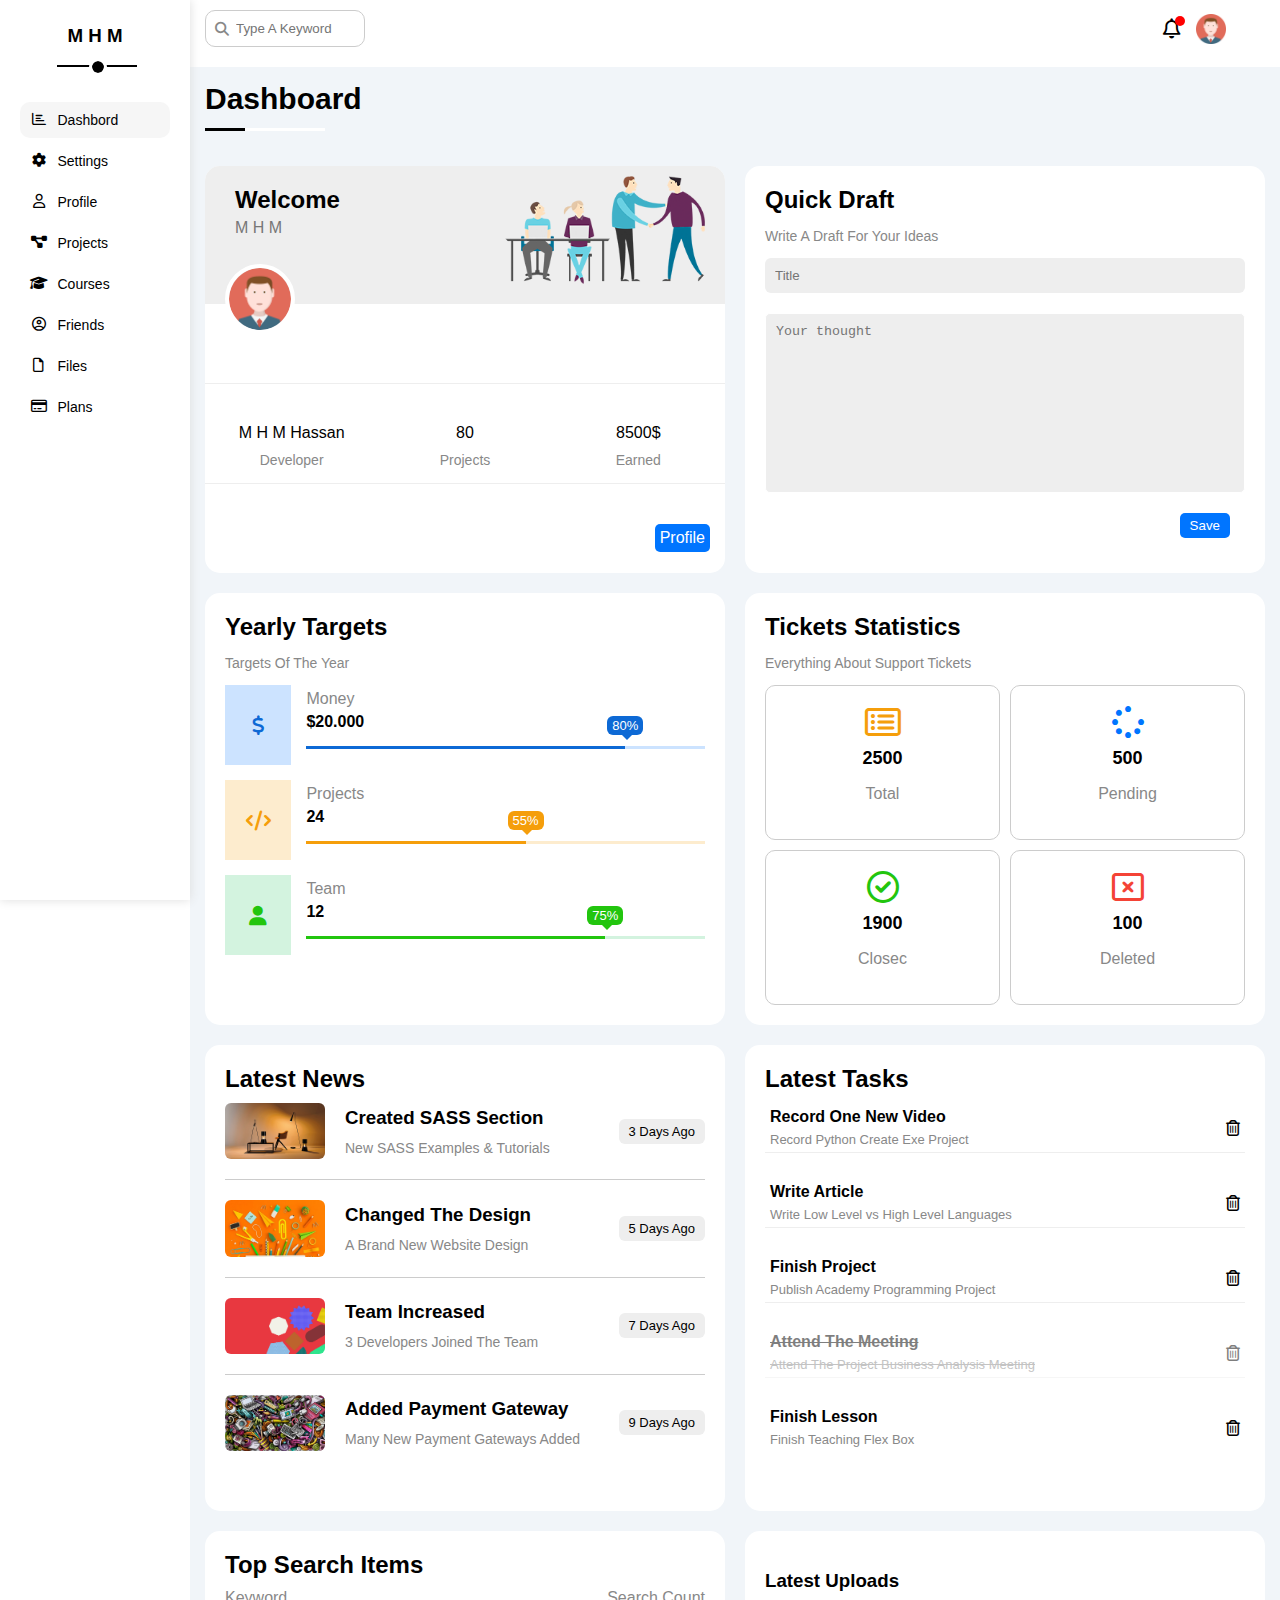
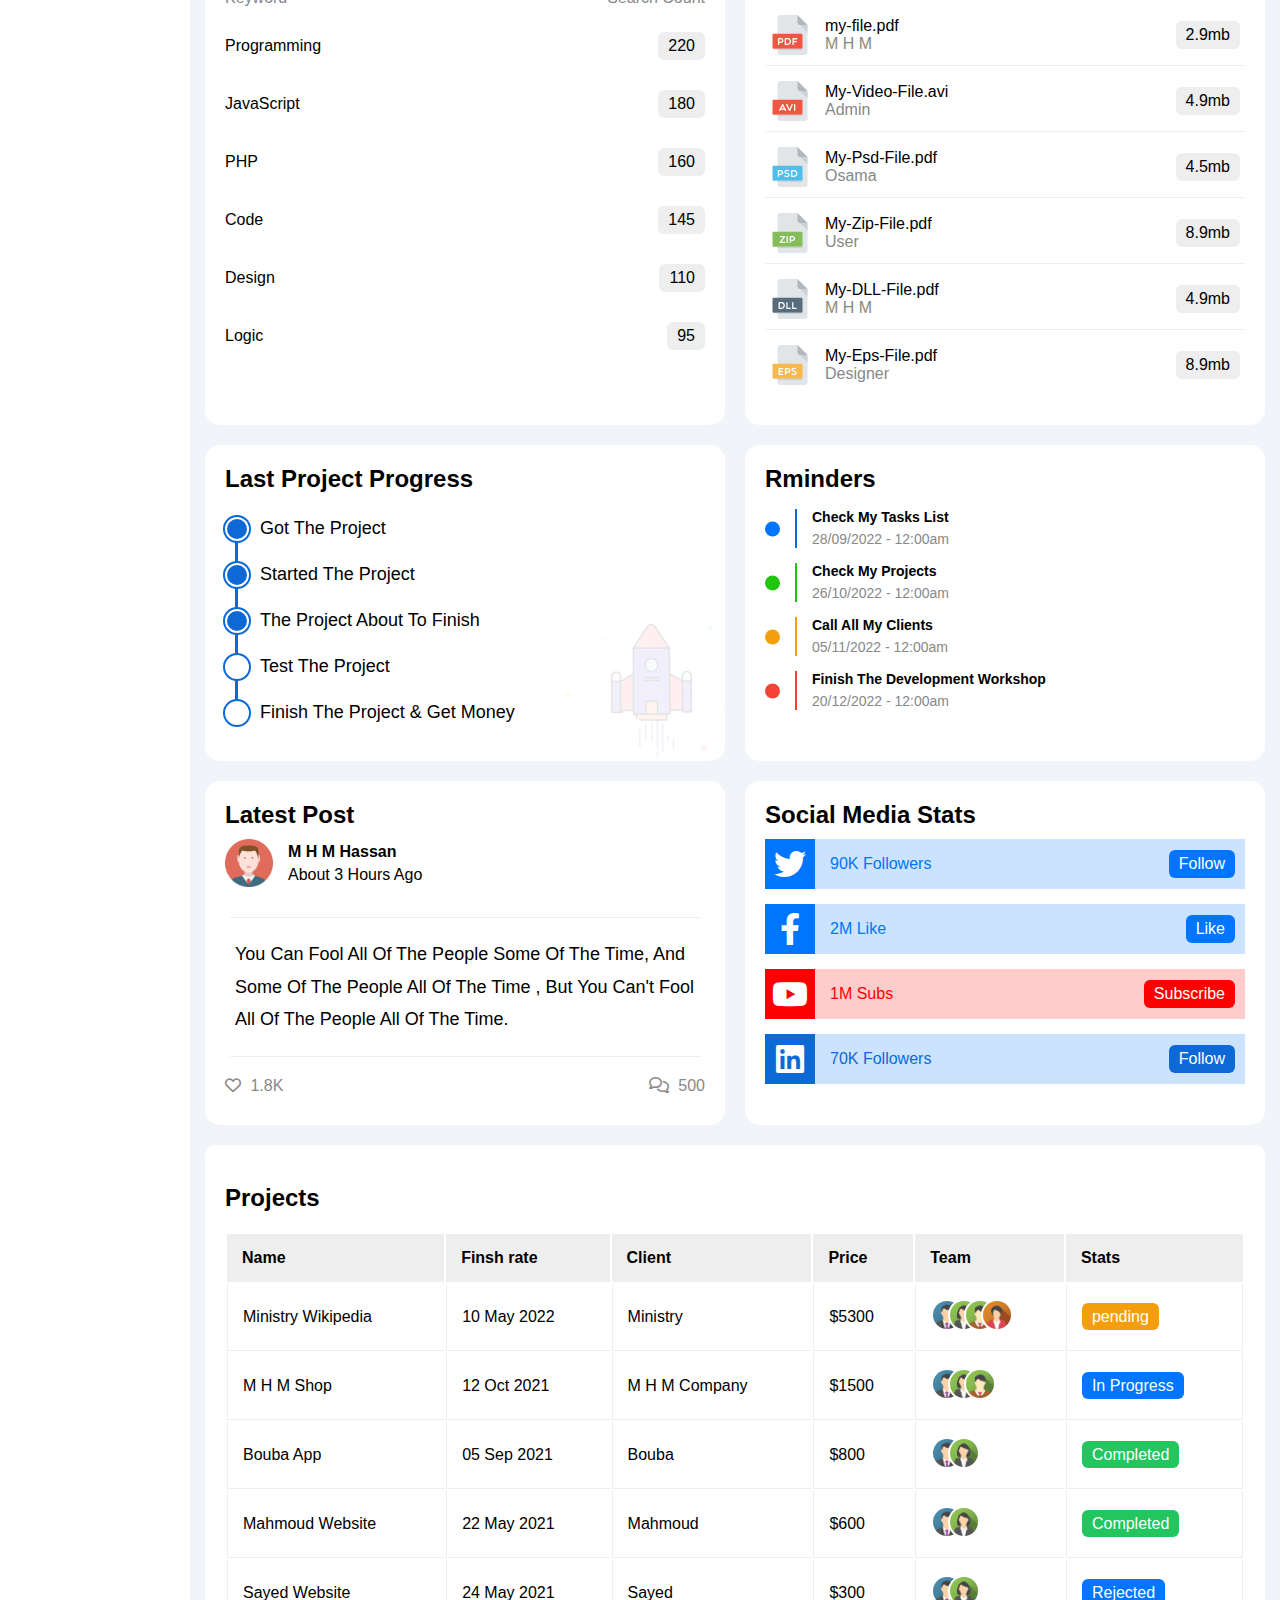
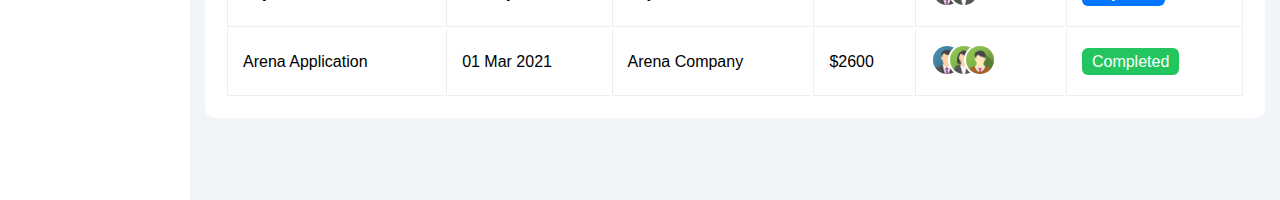
==== commit 8df51c9f: "fix img path" ====
--- a/index.html
+++ b/index.html
@@ -12,7 +12,7 @@
 <body>
     <div class="main">
         <aside>
-            <h3>Elzero</h3>
+            <h3>M H M</h3>
             <ul>
                 <a href="index.html" class="active">
                     <i class="fa-regular fa-chart-bar fa-fw"></i>
@@ -66,7 +66,7 @@
                             <div class="timg">
                                 <div class="text">
                                     <h2>Welcome</h2>
-                                    <p>Elzero</p>
+                                    <p>M H M</p>
                                 </div>
                                 <img src="Images/welcome.png" alt="">
                             </div>
@@ -74,7 +74,7 @@
                                 <img src="Images/avatar.png" alt="">
                             </div>
                             <div class="description">
-                                <div>Mohamed Hassan
+                                <div>M H M Hassan
                                     <span>Developer</span>
                                 </div>
                                 <div>80
@@ -284,7 +284,7 @@
                                     <img decoding="async" class="mr-10" src="Images/pdf.svg" alt="">
                                     <div>
                                         <span>my-file.pdf</span>
-                                        <span>Elzero</span>
+                                        <span>M H M</span>
                                     </div>
                                 </div>
                                 <div>2.9mb</div>
@@ -324,7 +324,7 @@
                                     <img decoding="async" class="mr-10" src="Images/dll.svg" alt="">
                                     <div>
                                         <span>My-DLL-File.pdf</span>
-                                        <span>Mohamed</span>
+                                        <span>M H M</span>
                                     </div>
                                 </div>
                                 <div>4.9mb</div>
@@ -390,7 +390,7 @@
                                 <img src="Images/avatar.png" alt="">
                                 <div class="info">
                                     <span>
-                                        Mohamed Hassan
+                                        M H M Hassan
                                     </span>
                                     <span>
                                         About 3 Hours Ago
@@ -465,9 +465,9 @@
                                     <td><span>pending</span></td>
                                 </tr>
                                 <tr>
-                                    <td>Elzero Shop</td>
+                                    <td>M H M Shop</td>
                                     <td>12 Oct 2021</td>
-                                    <td>Elzero Company</td>
+                                    <td>M H M Company</td>
                                     <td>$1500</td>
                                     <td>
                                         <img src="Images/team-01.png" alt="">
